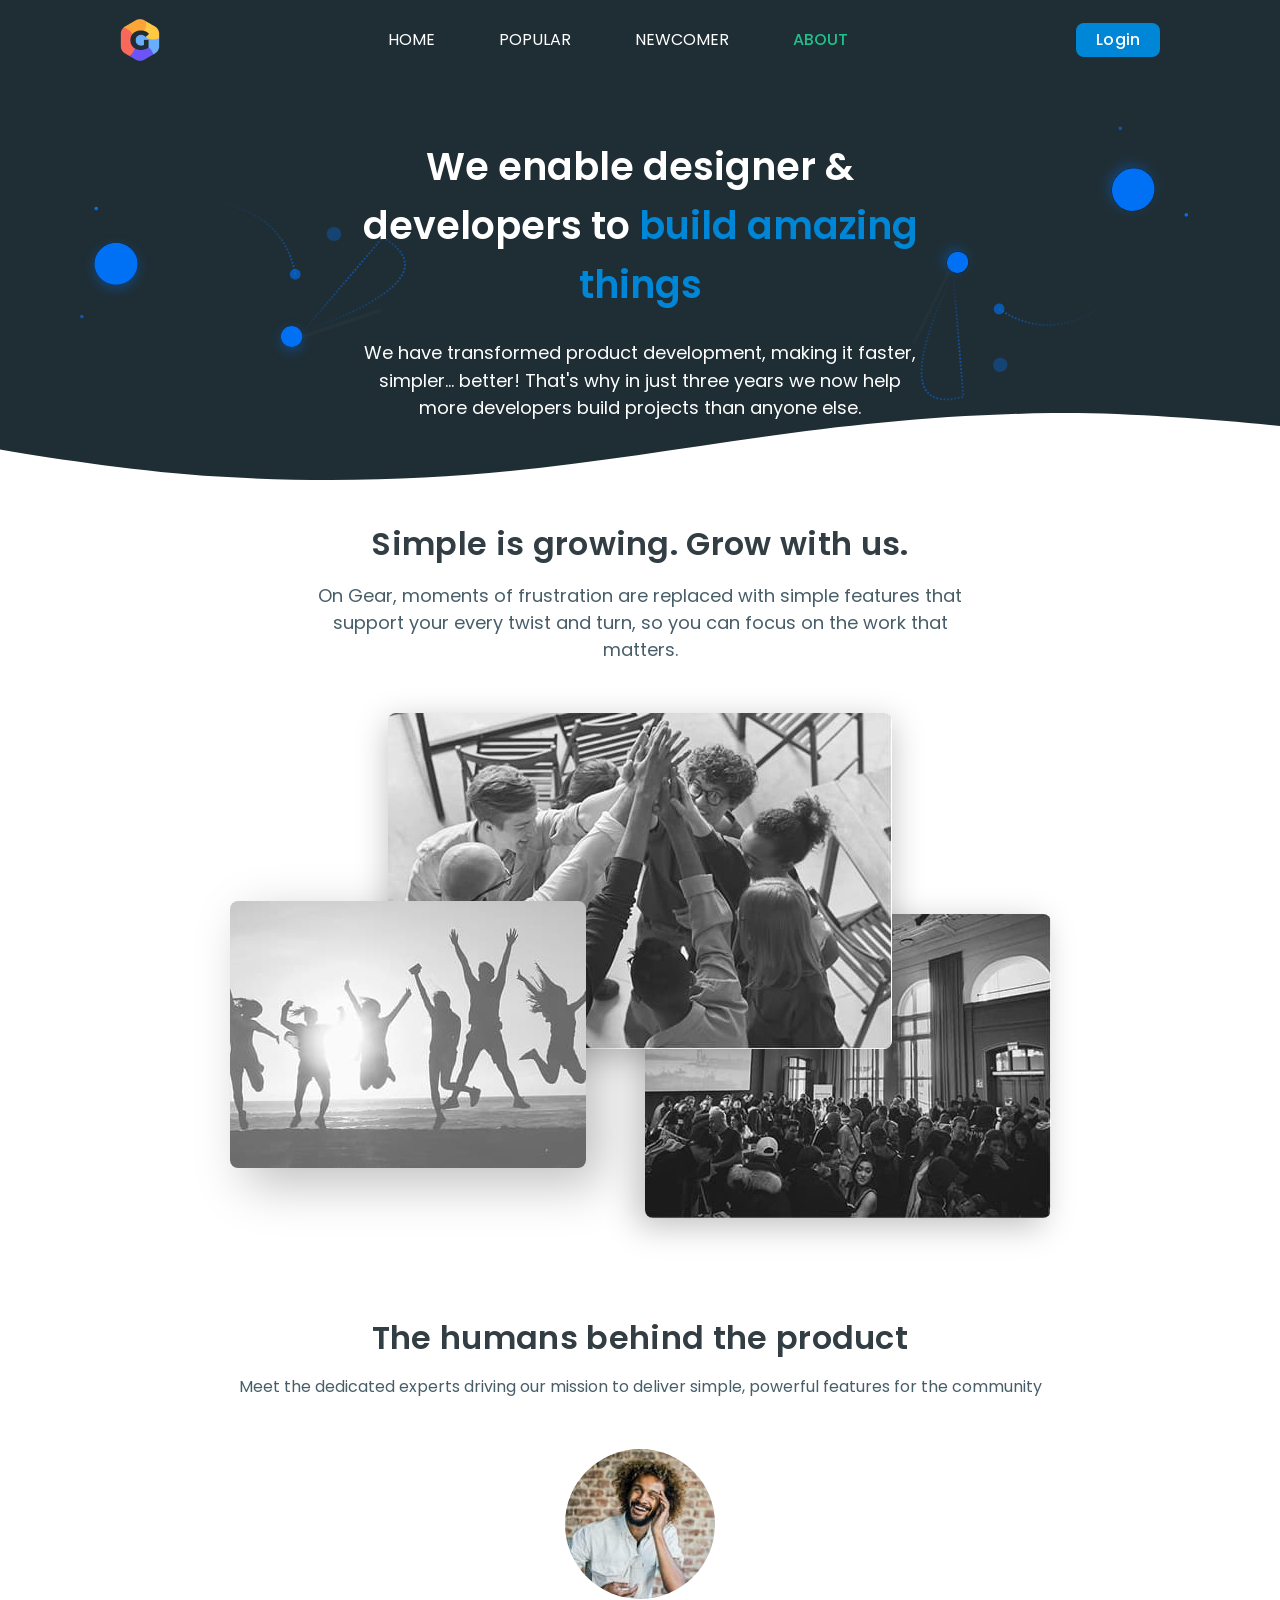
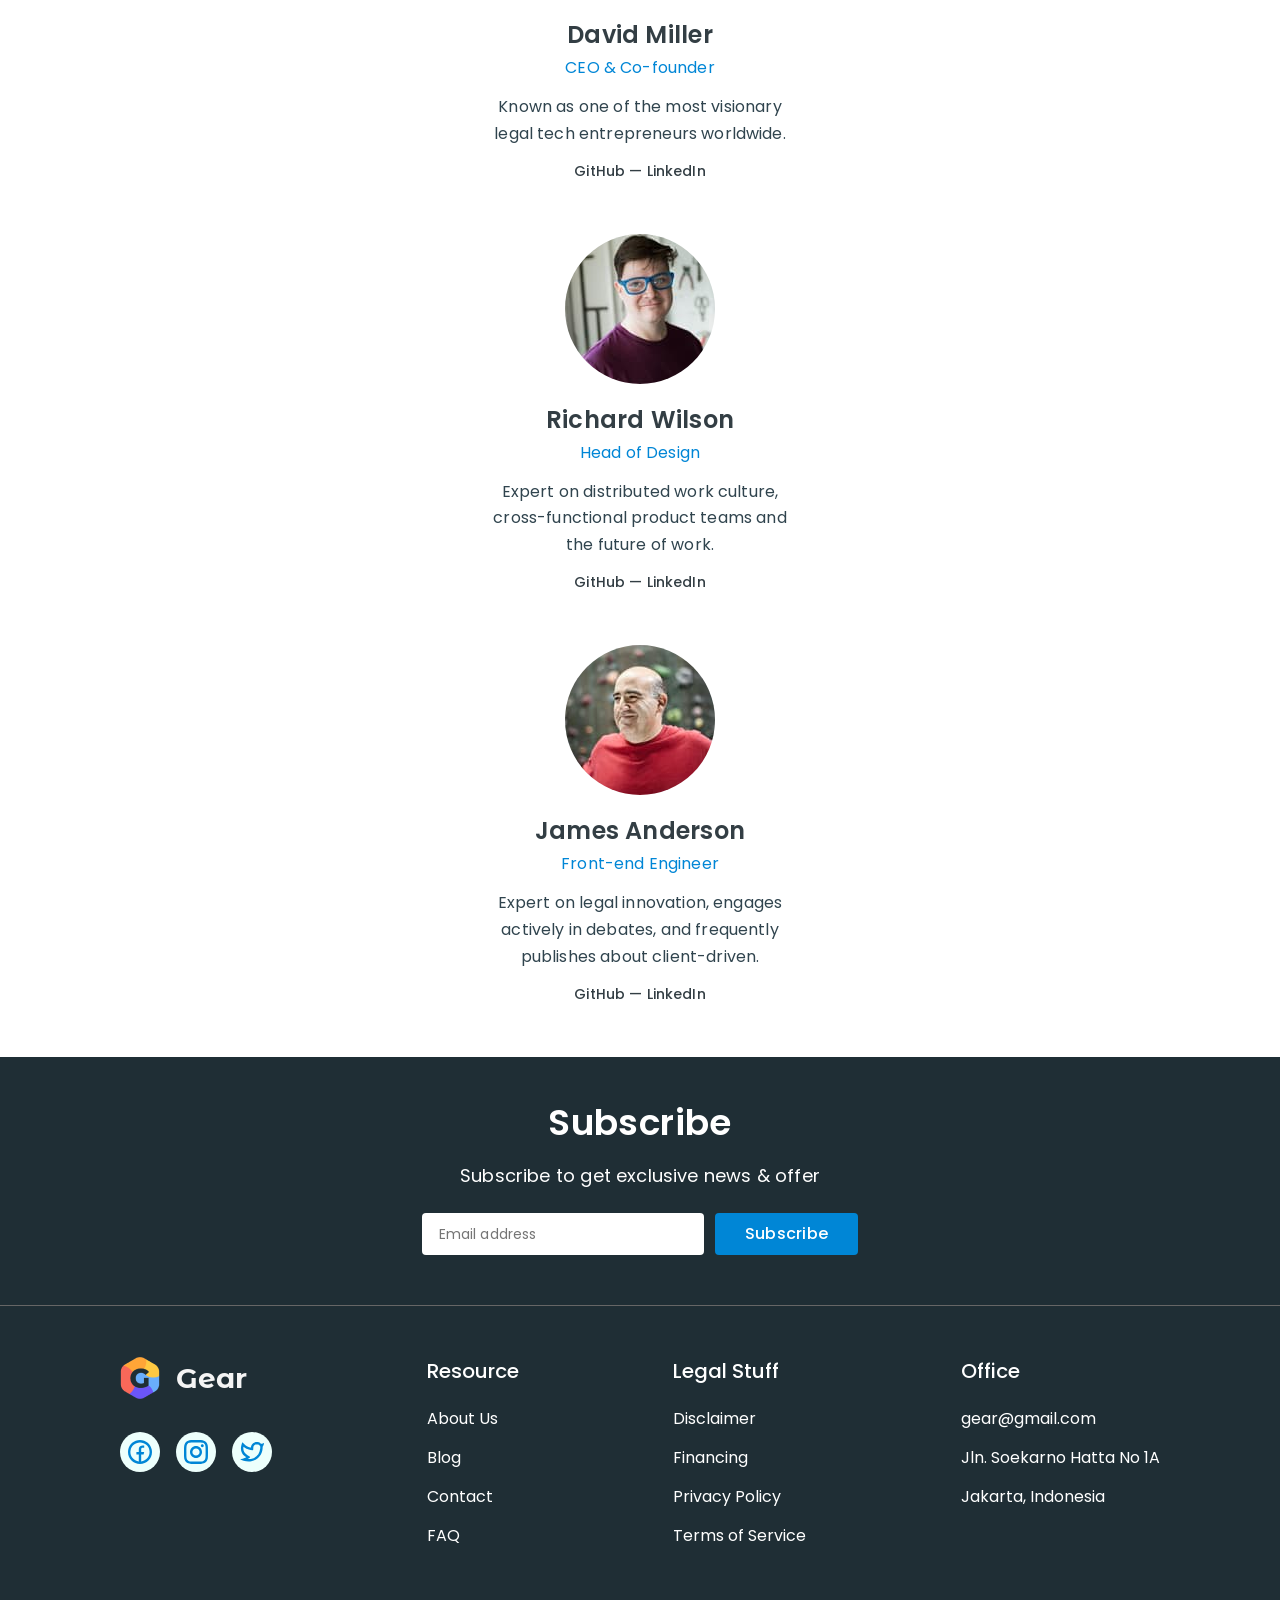
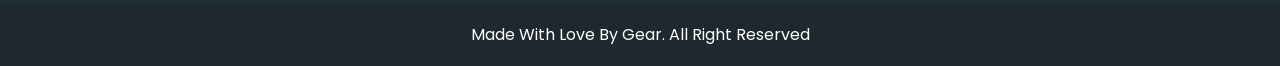
==== about.html @ 422a05dc "made changes" ====
<!DOCTYPE html>
<html lang="en">
  <head>
    <meta charset="UTF-8" />
    <meta name="viewport" content="width=device-width, initial-scale=1.0" />

    <!-- Modern-normalize -->
    <link
      rel="stylesheet"
      href="https://cdnjs.cloudflare.com/ajax/libs/modern-normalize/3.0.1/modern-normalize.min.css"
      integrity="sha512-q6WgHqiHlKyOqslT/lgBgodhd03Wp4BEqKeW6nNtlOY4quzyG3VoQKFrieaCeSnuVseNKRGpGeDU3qPmabCANg=="
      crossorigin="anonymous"
      referrerpolicy="no-referrer" />

    <!-- Fonts -->
    <link rel="preconnect" href="https://fonts.googleapis.com" />
    <link rel="preconnect" href="https://fonts.gstatic.com" crossorigin />
    <link
      href="https://fonts.googleapis.com/css2?family=Montserrat+Alternates:wght@700&family=Poppins:wght@400;500;600&family=Roboto:wght@400&display=swap"
      rel="stylesheet" />

    <!-- Favicon -->
    <link rel="icon" type="image/png" href="./images/logo.png" />

    <title>Build Amazing Things</title>

    <link rel="stylesheet" href="./css/main.css" />
  </head>
  <body>
    <!-- HEADER -->
    <header class="header">
      <div class="container header__container">
        <!-- logotype -->
        <a class="header__logo link" href="./">
          <img
            src="./images/logo.png"
            srcset="./images/logo@2x.png 2x"
            alt="Gear Tools logo"
            width="40" />
        </a>

        <!-- navigation -->
        <nav class="header__nav" aria-label="Main navigation">
          <ul class="header__list list">
            <li class="header__item">
              <a class="header__link link" href="./index.html">Home</a>
            </li>
            <li class="header__item">
              <a class="header__link link" href="./popular-tools.html">
                Popular
              </a>
            </li>
            <li class="header__item">
              <a class="header__link link" href="./newcomer-tools.html">
                Newcomer
              </a>
            </li>
            <li class="header__item">
              <a class="header__link link" href="./about.html">About</a>
            </li>
          </ul>
        </nav>

        <!-- login -->
        <a class="login-link header__login link" href="#">Login</a>

        <!-- burger menu -->
        <button
          class="header__burger js-open-menu"
          type="button"
          aria-label="Open main navigation">
          <svg
            class="header__burger-icon"
            width="25"
            height="21"
            aria-hidden="true">
            <use href="./images/sprite.svg#icon-burger"></use>
          </svg>
        </button>
      </div>
    </header>

    <!-- MAIN CONTENT -->
    <main>
      <!-- Hero section -->
      <section class="hero-about">
        <div class="container hero-about__container">
          <h1 class="hero-about__title">
            We enable designer & developers to
            <span class="hero-about__title-accent">build amazing things</span>
          </h1>

          <p class="hero-about__description">
            We have transformed product development, making it faster,
            simpler... better! That's why in just three years we now help more
            developers build projects than anyone else.
          </p>
        </div>
      </section>

      <!-- Team culture section -->
      <section class="section team-culture">
        <div class="container team-culture__container">
          <h2 class="title team-culture__title">
            Simple is growing. Grow with us.
          </h2>

          <p class="team-culture__description">
            On Gear, moments of frustration are replaced with simple features
            that support your every twist and turn, so you can focus on the work
            that matters.
          </p>

          <!-- list photos -->
          <ul class="team-culture__list list">
            <li class="team-culture__item">
              <img
                class="team-culture__photo"
                src="./images/about/team-culture/mobile-team-1.jpg"
                srcset="
                  ./images/about/team-culture/desktop-team-1.jpg     504w,
                  ./images/about/team-culture/desktop-team-1@2x.jpg 1008w,
                  ./images/about/team-culture/mobile-team-1.jpg      230w,
                  ./images/about/team-culture/mobile-team-1@2x.jpg   460w
                "
                sizes="(min-width: 768px) 504px, (min-width: 411px) 230px"
                alt="Team joining hands to celebrate success and unity" />
            </li>

            <li class="team-culture__item">
              <img
                class="team-culture__photo"
                src="./images/about/team-culture/mobile-team-2.jpg"
                srcset="
                  ./images/about/team-culture/desktop-team-2.jpg    356w,
                  ./images/about/team-culture/desktop-team-2@2x.jpg 712w,
                  ./images/about/team-culture/mobile-team-2.jpg     136w,
                  ./images/about/team-culture/mobile-team-2@2x.jpg  272w
                "
                sizes="(min-width: 768px) 356px, (min-width: 411px) 136px"
                alt="Team jumping on the beach by the sea at sunset" />
            </li>

            <li class="team-culture__item">
              <img
                class="team-culture__photo"
                src="./images/about/team-culture/mobile-team-3.jpg"
                srcset="
                  ./images/about/team-culture/desktop-team-3.jpg    406w,
                  ./images/about/team-culture/desktop-team-3@2x.jpg 812w,
                  ./images/about/team-culture/mobile-team-3.jpg     186w,
                  ./images/about/team-culture/mobile-team-3@2x.jpg  372w
                "
                sizes="(min-width: 768px) 406px, (min-width: 411px) 186px"
                alt="Crowd of people in a large room" />
            </li>
          </ul>
        </div>
      </section>

      <!-- Team members section -->
      <section class="section team-members">
        <div class="container team-members__container">
          <h2 class="title team-members__title">
            The humans behind the product
          </h2>

          <p class="team-members__description">
            Meet the dedicated experts driving our mission to deliver simple,
            powerful features for the community
          </p>

          <!-- team list -->
          <ul class="team-members__list list">
            <!-- David Miller -->
            <li class="team-members__item">
              <img
                class="team-members__avatar"
                src="./images/about/team-members/david-miller.jpg"
                srcset="./images/about/team-members/david-miller@2x.jpg 2x"
                width="150"
                alt="David Miller avatar"
                loading="lazy" />

              <p class="team-members__name">David Miller</p>
              <p class="team-members__role">CEO & Co-founder</p>
              <p class="team-members__text">
                Known as one of the most visionary legal tech entrepreneurs
                worldwide.
              </p>

              <span class="team-members__links">
                <a
                  class="team-members__link link"
                  href="https://github.com/"
                  target="_blank"
                  rel="noopener noreferrer">
                  GitHub
                </a>
                —
                <a
                  class="team-members__link link"
                  href="https://linkedin.com/"
                  target="_blank"
                  rel="noopener noreferrer">
                  LinkedIn
                </a>
              </span>
            </li>

            <!-- Richard Wilson -->
            <li class="team-members__item">
              <img
                class="team-members__avatar"
                src="./images/about/team-members/richard-wilson.jpg"
                srcset="./images/about/team-members/richard-wilson@2x.jpg 2x"
                width="150"
                alt="Richard Wilson avatar"
                loading="lazy" />

              <p class="team-members__name">Richard Wilson</p>
              <p class="team-members__role">Head of Design</p>
              <p class="team-members__text">
                Expert on distributed work culture, cross-functional product
                teams and the future of work.
              </p>

              <span class="team-members__links">
                <a
                  class="team-members__link link"
                  href="https://github.com/"
                  target="_blank"
                  rel="noopener noreferrer">
                  GitHub
                </a>
                —
                <a
                  class="team-members__link link"
                  href="https://linkedin.com/"
                  target="_blank"
                  rel="noopener noreferrer">
                  LinkedIn
                </a>
              </span>
            </li>

            <!-- James Anderson -->
            <li class="team-members__item team-members__item--extra">
              <img
                class="team-members__avatar"
                src="./images/about/team-members/james-anderson.jpg"
                srcset="./images/about/team-members/james-anderson@2x.jpg 2x"
                width="150"
                alt="James Anderson avatar"
                loading="lazy" />

              <p class="team-members__name">James Anderson</p>
              <p class="team-members__role">Front-end Engineer</p>
              <p class="team-members__text">
                Expert on legal innovation, engages actively in debates, and
                frequently publishes about client-driven.
              </p>

              <span class="team-members__links">
                <a
                  class="team-members__link link"
                  href="https://github.com/"
                  target="_blank"
                  rel="noopener noreferrer">
                  GitHub
                </a>
                —
                <a
                  class="team-members__link link"
                  href="https://linkedin.com/"
                  target="_blank"
                  rel="noopener noreferrer">
                  LinkedIn
                </a>
              </span>
            </li>
          </ul>
        </div>
      </section>
    </main>

    <!-- FOOTER -->
    <footer class="footer">
      <!-- Top footer -->
      <div class="container footer__top">
        <h2 class="title footer__title">Subscribe</h2>

        <p class="footer__description">
          Subscribe to get exclusive news & offer
        </p>

        <!-- subscribe -->
        <form class="footer__form">
          <label class="footer__label">
            <input
              class="footer__input"
              type="email"
              name="email"
              placeholder="Email address"
              autocomplete="off"
              maxlength="30"
              required />
          </label>

          <button class="footer__form-btn" type="submit">Subscribe</button>
        </form>
      </div>

      <div class="line" aria-hidden="true"></div>

      <!-- Middle footer -->
      <div class="container footer__middle">
        <!-- logo / social -->
        <div class="footer__brand">
          <!-- logotype -->
          <a class="footer__logo link" href="./">
            <img
              src="./images/logo.png"
              srcset="./images/logo@2x.png 2x"
              alt="Gear Tools logo"
              width="40"
              loading="lazy" />
            Gear
          </a>

          <!-- social list -->
          <ul class="footer__social-list list">
            <!-- facebook -->
            <li class="footer__social-item">
              <a
                class="footer-social-link link"
                href="https://www.facebook.com/"
                target="_blank"
                rel="noopener noreferrer">
                <svg
                  class="footer-social-icon"
                  width="24"
                  height="24"
                  aria-label="Facebook icon">
                  <use href="./images/sprite.svg#icon-facebook"></use>
                </svg>
              </a>
            </li>
            <!-- instagram -->
            <li class="footer__social-item">
              <a
                class="footer-social-link link"
                href="https://www.instagram.com/"
                target="_blank"
                rel="noopener noreferrer">
                <svg
                  class="footer-social-icon"
                  width="24"
                  height="24"
                  aria-label="Instagram icon">
                  <use href="./images/sprite.svg#icon-instagram"></use>
                </svg>
              </a>
            </li>
            <!-- twitter -->
            <li class="footer__social-item">
              <a
                class="footer-social-link link"
                href="https://x.com/"
                target="_blank"
                rel="noopener noreferrer">
                <svg
                  class="footer-social-icon"
                  width="24"
                  height="20"
                  aria-label="Twitter icon">
                  <use href="./images/sprite.svg#icon-twitter"></use>
                </svg>
              </a>
            </li>
          </ul>
        </div>

        <!-- resources -->
        <div class="footer__resources">
          <h3 class="subtitle footer__subtitle">Resource</h3>

          <!-- list link -->
          <ul class="footer__resources-list list">
            <li class="footer__resources-item">
              <a class="footer__resources-link link" href="#">About Us</a>
            </li>
            <li class="footer__resources-item">
              <a class="footer__resources-link link" href="#">Blog</a>
            </li>
            <li class="footer__resources-item">
              <a class="footer__resources-link link" href="#">Contact</a>
            </li>
            <li class="footer__resources-item">
              <a class="footer__resources-link link" href="#">FAQ</a>
            </li>
          </ul>
        </div>

        <!-- legal -->
        <div class="footer__legal">
          <h3 class="subtitle footer__subtitle">Legal Stuff</h3>

          <!-- list link -->
          <ul class="footer__legal-list list">
            <li class="footer__legal-item">
              <a class="footer__legal-link link" href="#">Disclaimer</a>
            </li>
            <li class="footer__legal-item">
              <a class="footer__legal-link link" href="#">Financing</a>
            </li>
            <li class="footer__legal-item">
              <a class="footer__legal-link link" href="#">Privacy Policy</a>
            </li>
            <li class="footer__legal-item">
              <a class="footer__legal-link link" href="#">Terms of Service</a>
            </li>
          </ul>
        </div>

        <!-- office -->
        <div class="footer__office">
          <h3 class="subtitle footer__subtitle">Office</h3>

          <address class="footer__address">
            <a class="footer__address-link link" href="mailto:gear@gmail.com">
              gear@gmail.com
            </a>
            <p class="footer__address-text">Jln. Soekarno Hatta No 1A</p>
            <p class="footer__address-text">Jakarta, Indonesia</p>
          </address>
        </div>
      </div>

      <!-- Bottom footer -->
      <div class="footer__bottom">
        <p class="footer__copyright">
          Made with love by Gear. All right reserved
        </p>
      </div>
    </footer>

    <!-- MOBILE MENU -->
    <div class="menu js-menu-container" id="mobile-menu">
      <div class="container menu__container">
        <!-- header menu -->
        <div class="menu__header">
          <!-- logotype -->
          <a class="menu__logo link" href="./index.html">
            <img
              src="./images/logo.png"
              srcset="./images/logo@2x.png 2x"
              alt="Gear Tools logo"
              width="40" />
          </a>

          <!-- close button -->
          <button
            class="menu__close js-close-menu"
            type="button"
            aria-label="Close main navigation">
            <svg
              class="menu__close-icon"
              width="20"
              height="20"
              aria-hidden="false">
              <use href="./images/sprite.svg#icon-close"></use>
            </svg>
          </button>
        </div>

        <!-- main content -->
        <div class="menu__main">
          <!-- navigation -->
          <nav class="menu__nav" aria-label="Main navigation">
            <ul class="menu__list list">
              <li class="menu__item">
                <a class="menu__link link" href="./index.html">Home</a>
              </li>
              <li class="menu__item">
                <a class="menu__link link" href="./popular-tools.html">
                  Popular
                </a>
              </li>
              <li class="menu__item">
                <a class="menu__link link" href="./newcomer-tools.html">
                  Newcomer
                </a>
              </li>
              <li class="menu__item">
                <a class="menu__link link" href="./about.html">About</a>
              </li>
            </ul>
          </nav>
          <!-- login -->
          <a class="login-link menu__login link" href="#">Login</a>
        </div>
      </div>
    </div>

    <script src="./js/mobile-menu.js"></script>
    <script src="./js/current-page.js"></script>
    <script src="./js/scroll-page.js"></script>
  </body>
</html>
---- css/main.css ----
/* ======= base ======= */
@import './base/variables.css';
@import './base/global.css';
@import './base/container.css';
@import './base/section.css';
@import './base/visually-hidden.css';

/* ======= layout ======= */
@import './layout/header.css';
@import './layout/hero.css';
@import './layout/tools-stats.css';
@import './layout/popular-tools.css';
@import './layout/newcomer-tools.css';
@import './layout/trusted-brands.css';
@import './layout/testimonials.css';
@import './layout/footer.css';
@import './layout/mobile-menu.css';

/* ======= components ======= */
@import './components/links.css';
@import './components/current-page.css';
@import './components/gray-circle.css';
@import './components/tag.css';
@import './components/plan.css';
@import './components/pagination.css';

/* ======= pages ======= */
@import './pages/popular-page/hero.css';
@import './pages/newcomer-page/hero.css';
@import './pages/about-page/hero.css';
@import './pages/about-page/team-culture.css';
@import './pages/about-page/team-members.css';
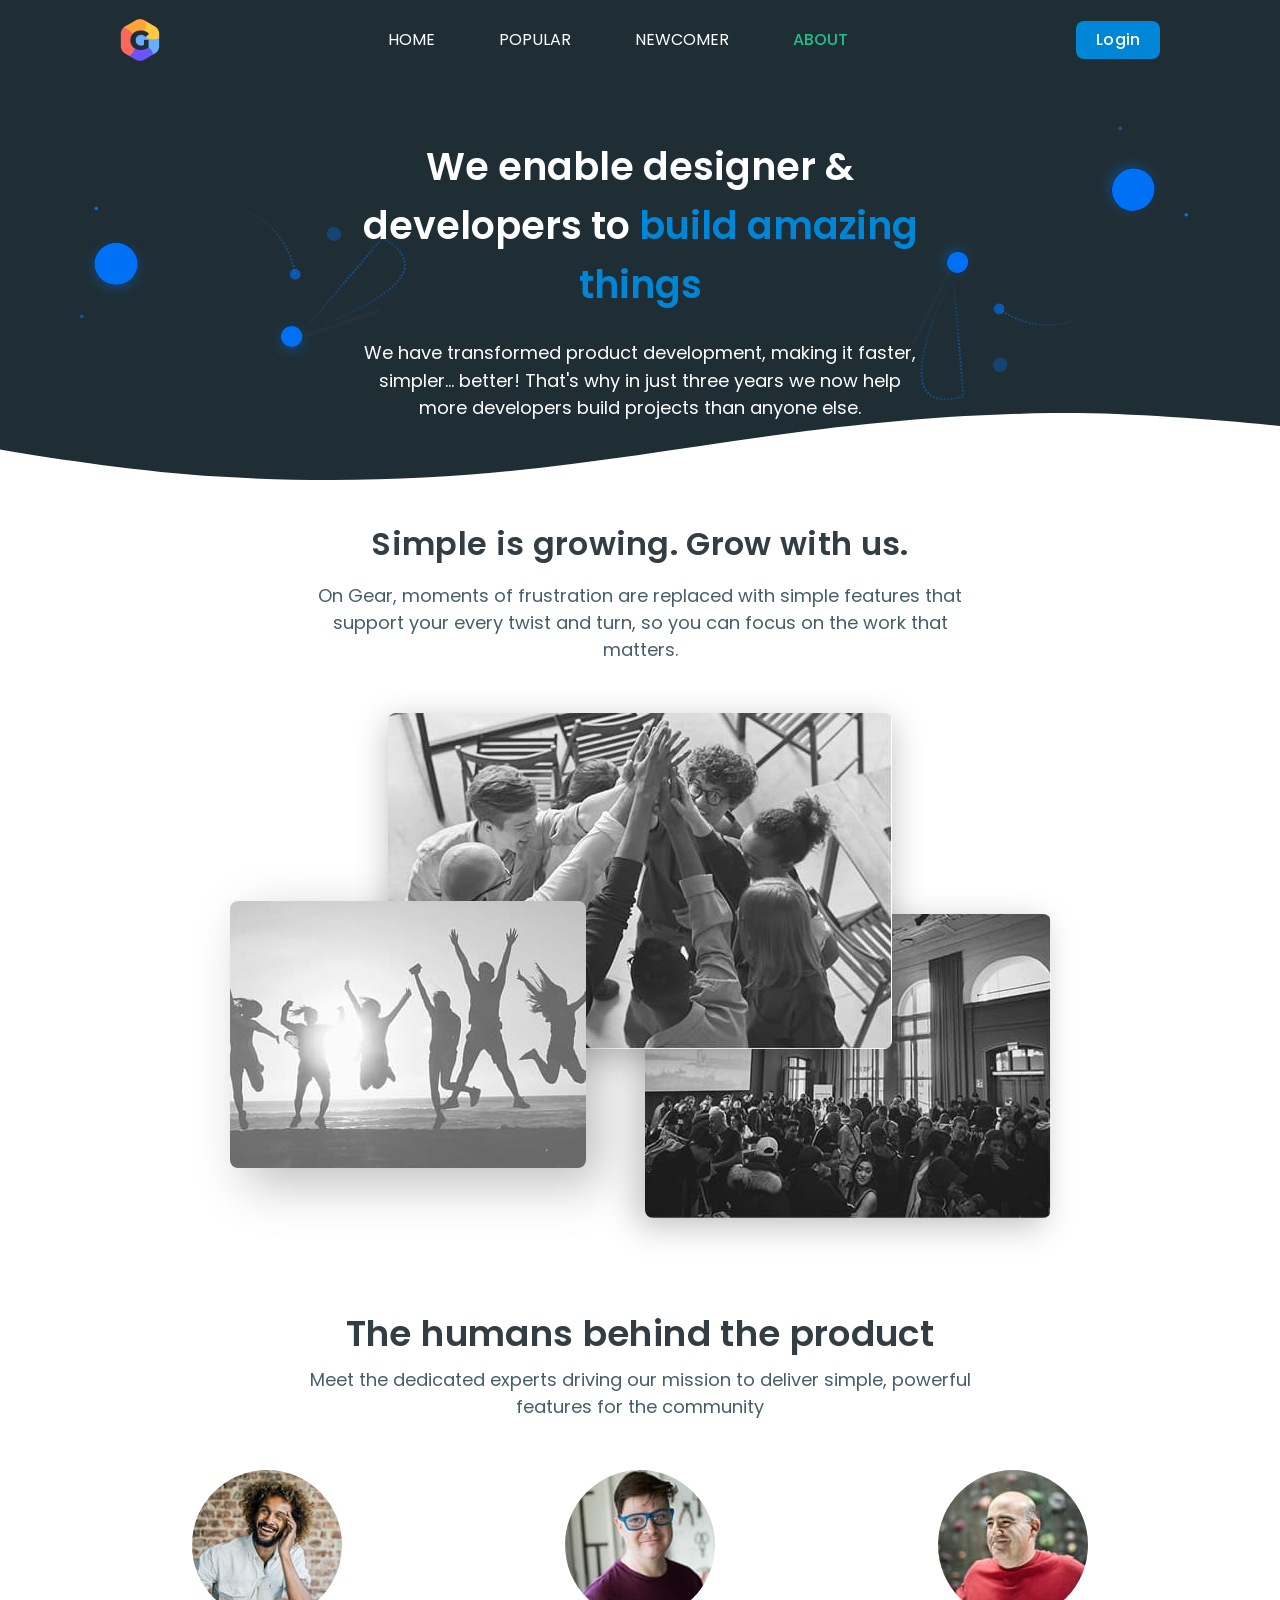
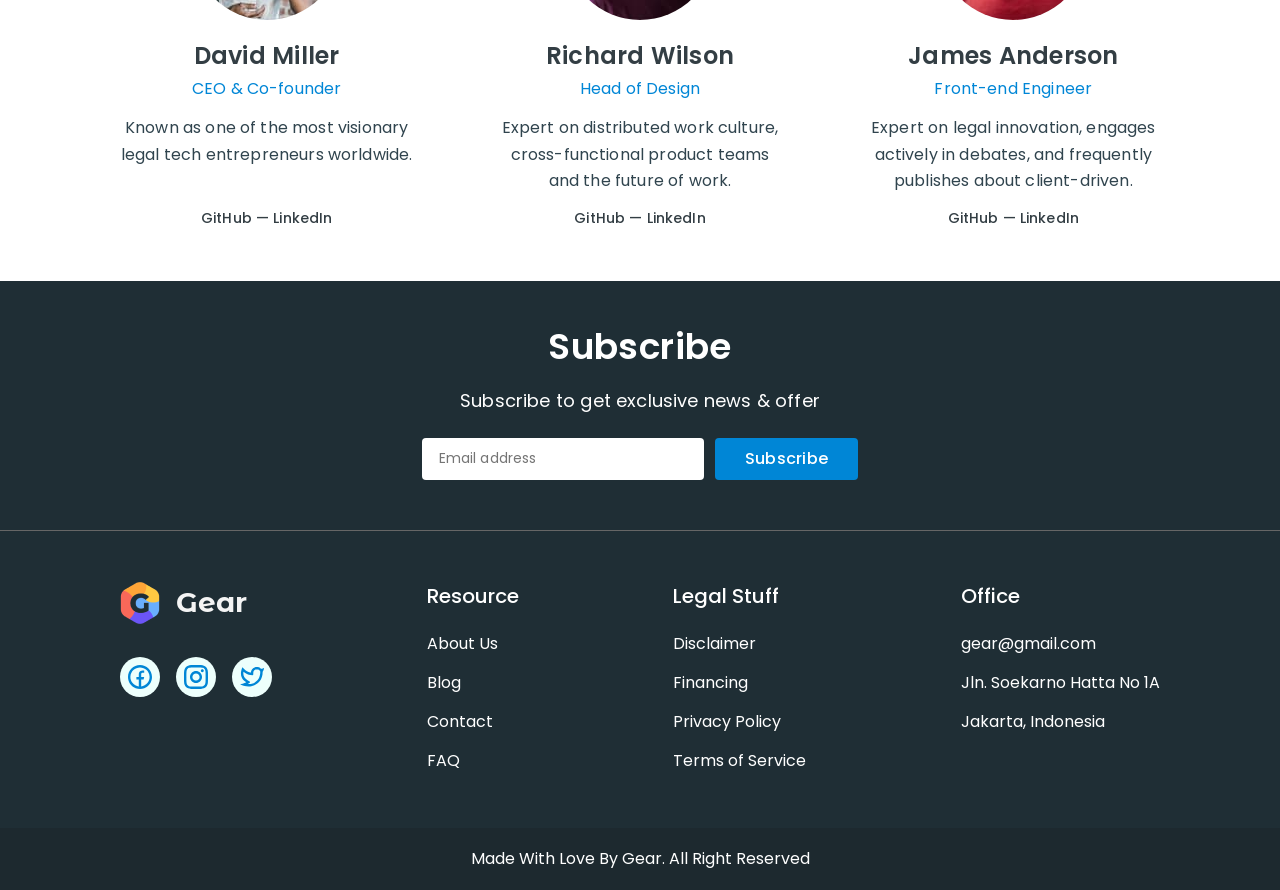
==== commit 5d871d50: "add Back to top button" ====
--- a/about.html
+++ b/about.html
@@ -503,8 +503,16 @@
       </div>
     </div>
 
-    <script src="./js/mobile-menu.js"></script>
-    <script src="./js/current-page.js"></script>
-    <script src="./js/scroll-page.js"></script>
+    <!-- Back to top button -->
+    <button class="back-to-top" aria-label="Back to top" type="button">
+      <svg class="back-to-top__icon" width="48" height="48" aria-hidden="true">
+        <use href="./images/sprite.svg#icon-up-arrow-btn"></use>
+      </svg>
+    </button>
+
+    <script src="./js/mobile-menu.js" defer></script>
+    <script src="./js/current-page.js" defer></script>
+    <script src="./js/scroll-page.js" defer></script>
+    <script src="./js/back-to-top.js" defer></script>
   </body>
 </html>
--- a/css/main.css
+++ b/css/main.css
@@ -23,6 +23,7 @@
 @import './components/tag.css';
 @import './components/plan.css';
 @import './components/pagination.css';
+@import './components/back-to-top.css';
 
 /* ======= pages ======= */
 @import './pages/popular-page/hero.css';
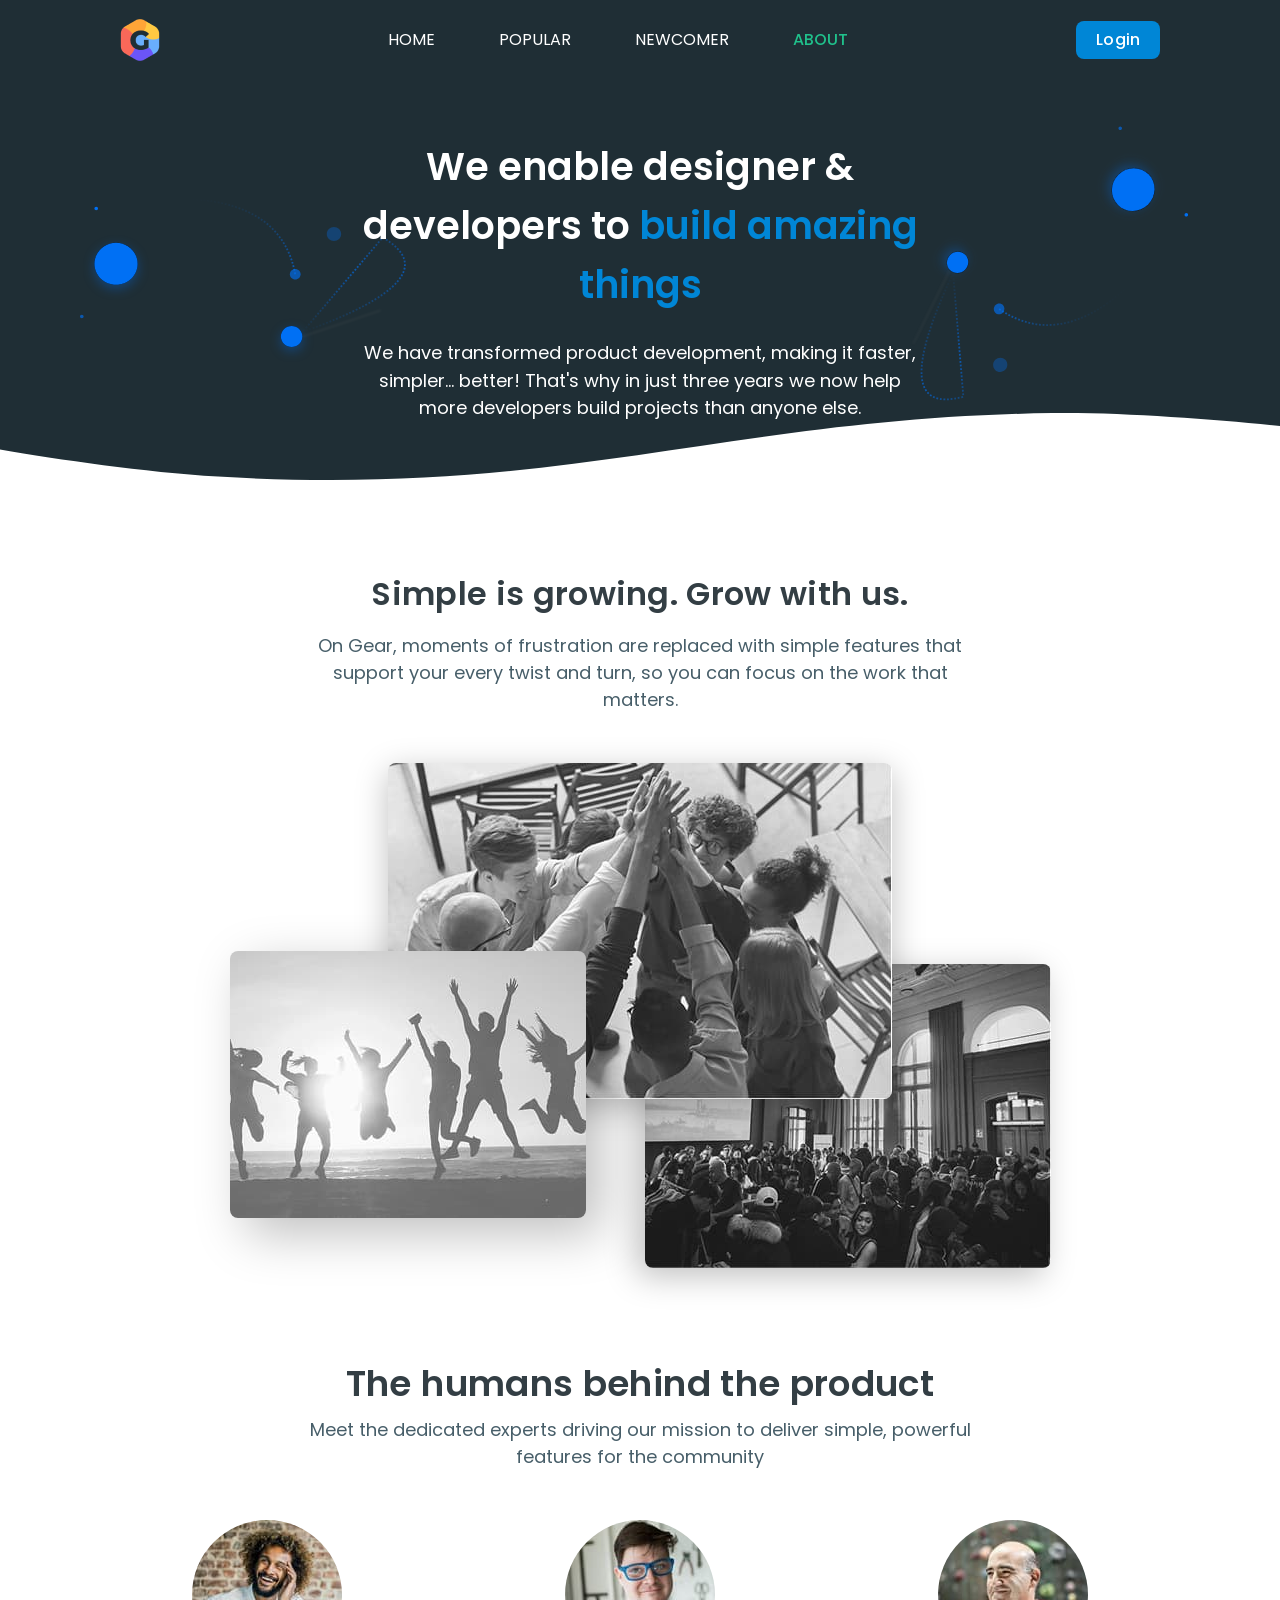
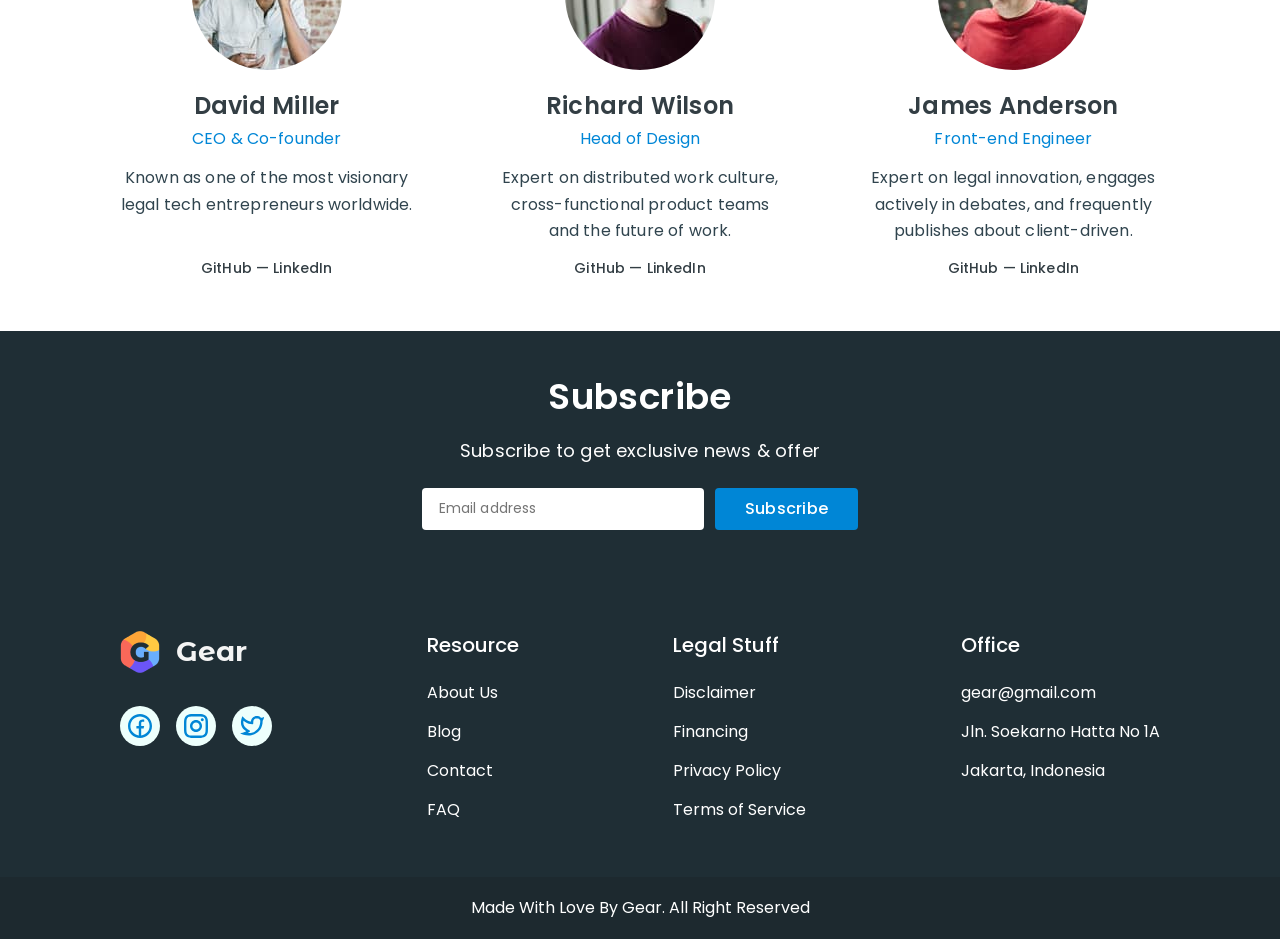
==== commit d6384946: "made changes" ====
--- a/about.html
+++ b/about.html
@@ -3,6 +3,16 @@
   <head>
     <meta charset="UTF-8" />
     <meta name="viewport" content="width=device-width, initial-scale=1.0" />
+
+    <!-- Short description -->
+    <meta
+      name="description"
+      content="About Gear: our mission, team culture, and the people behind the product." />
+
+    <!-- Page address -->
+    <link
+      rel="canonical"
+      href="https://aleksandr-reznichenko.github.io/gear-tools/about.html" />
 
     <!-- Modern-normalize -->
     <link
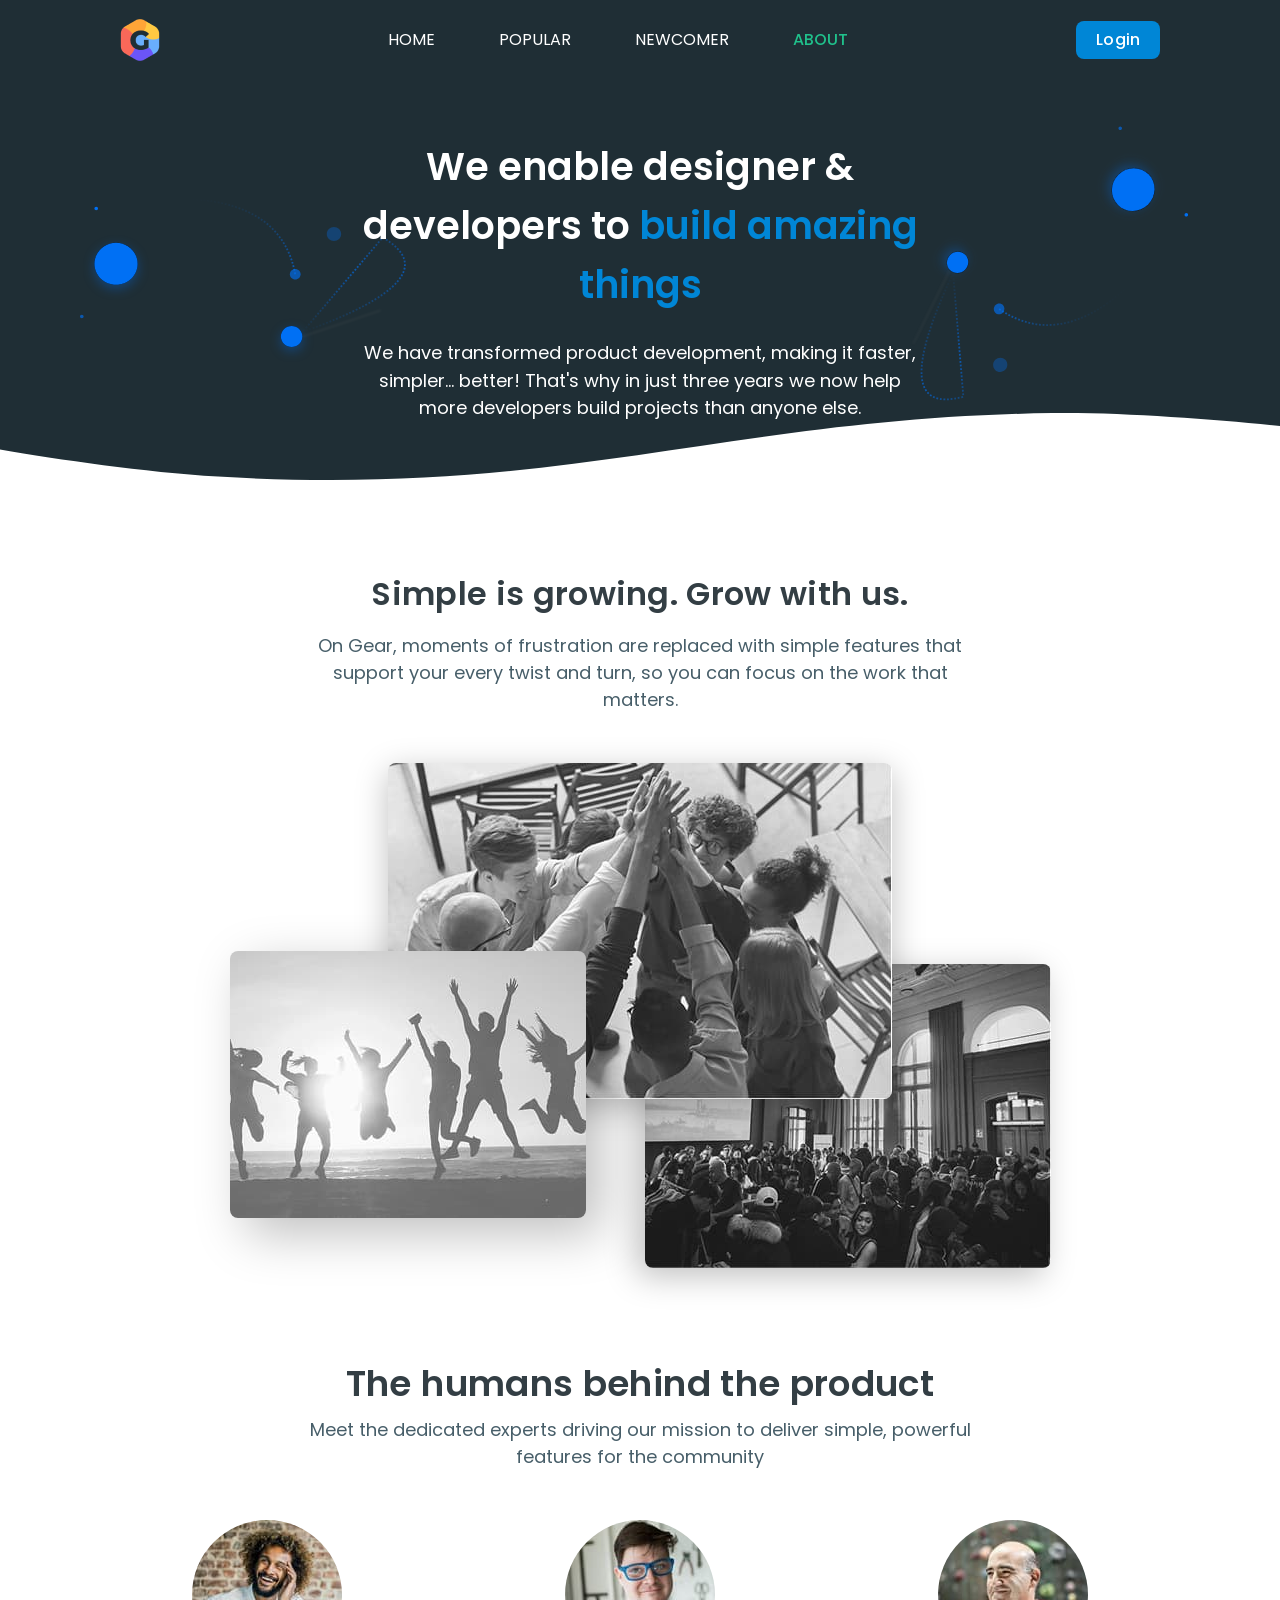
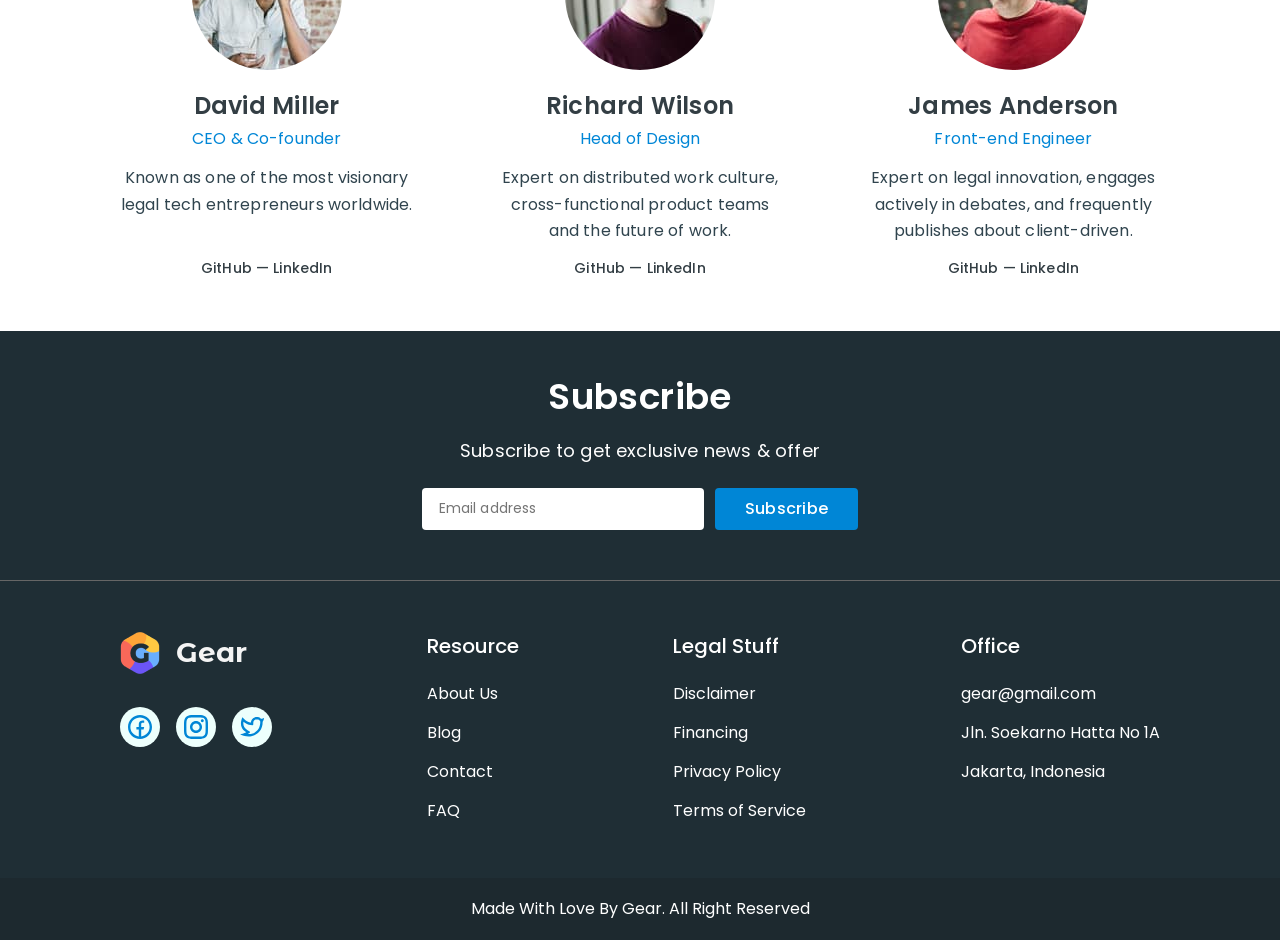
==== commit 4c0ea882: "made changes" ====
--- a/about.html
+++ b/about.html
@@ -321,7 +321,7 @@
         </form>
       </div>
 
-      <div class="line" aria-hidden="true"></div>
+      <div class="footer__divider" aria-hidden="true"></div>
 
       <!-- Middle footer -->
       <div class="container footer__middle">
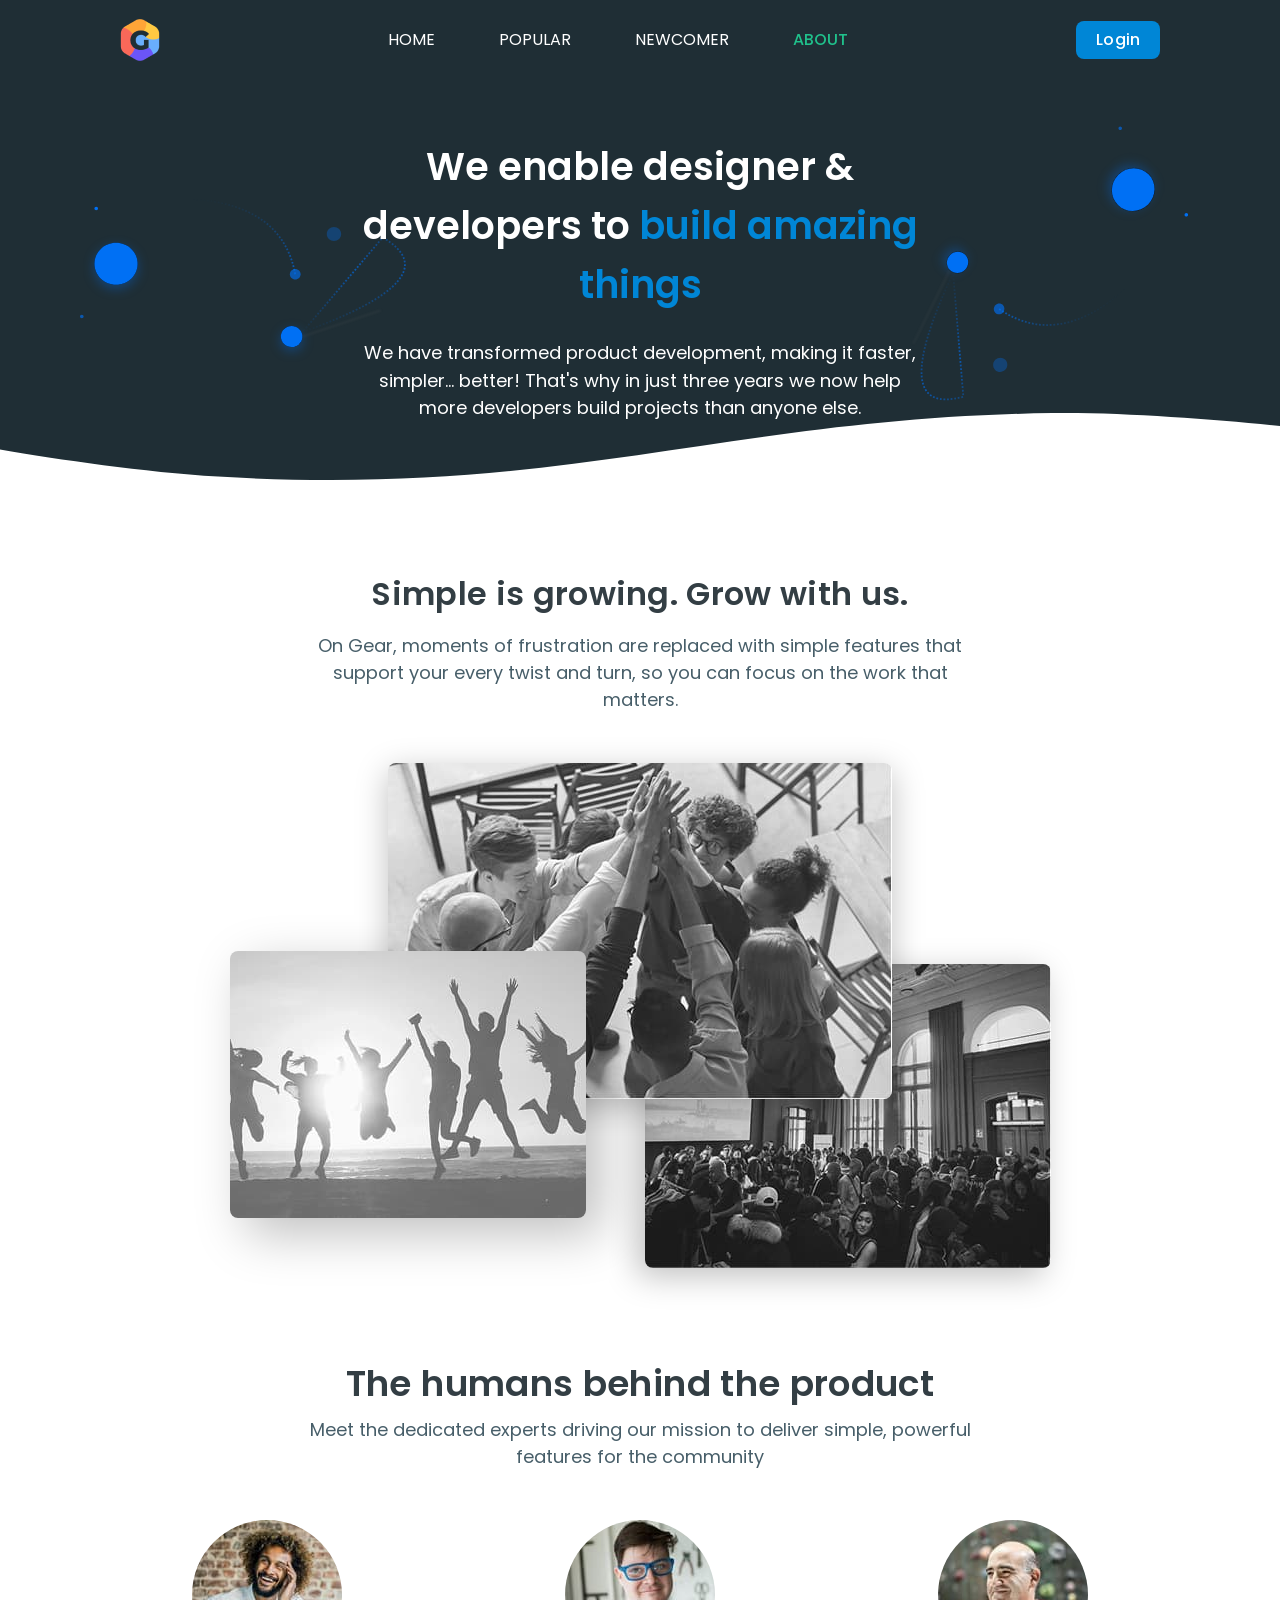
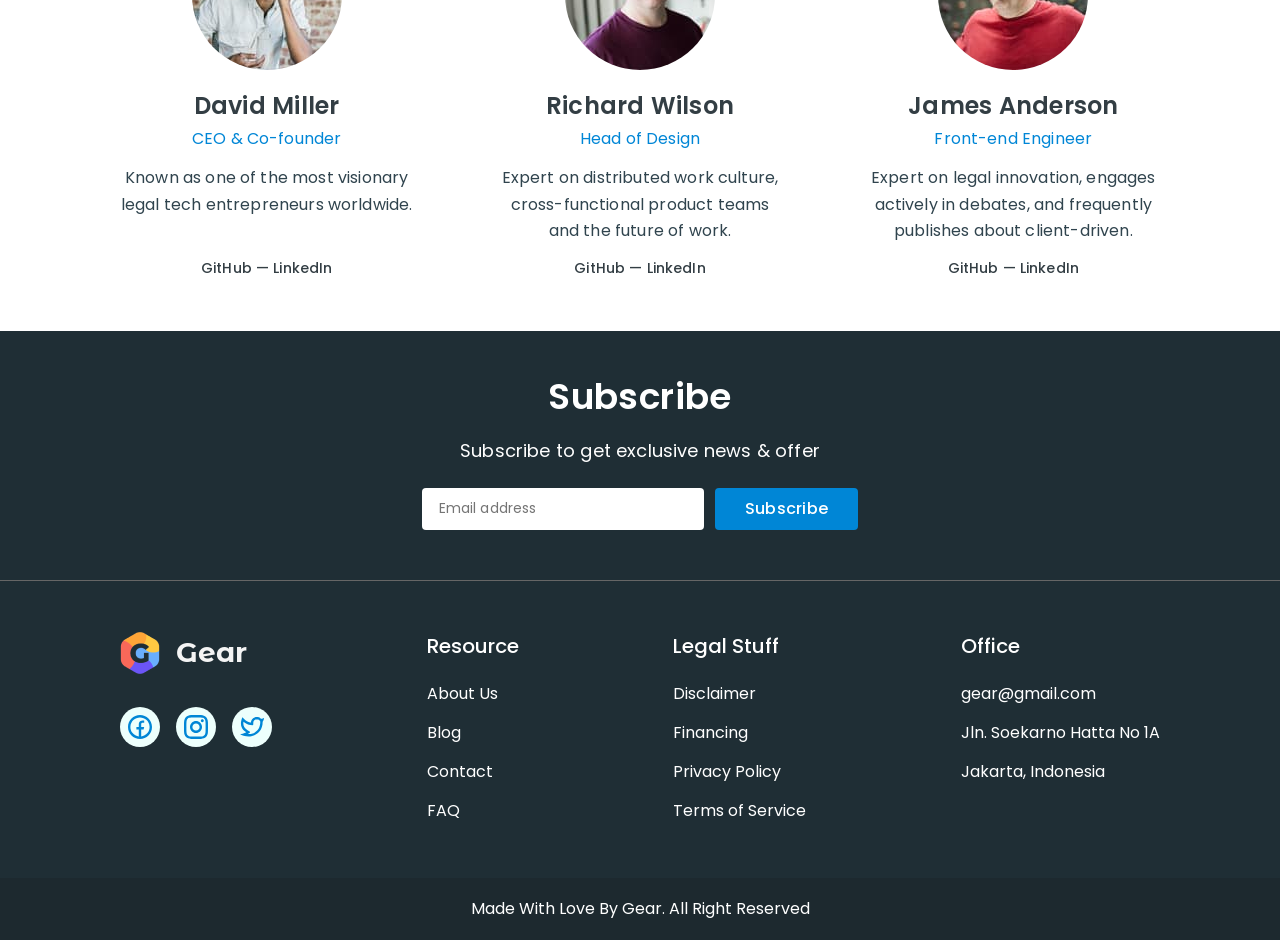
==== commit 6cdda491: "add AOS animation" ====
--- a/about.html
+++ b/about.html
@@ -30,11 +30,24 @@
       rel="stylesheet" />
 
     <!-- Favicon -->
-    <link rel="icon" type="image/png" href="./images/logo.png" />
+    <link
+      rel="icon"
+      type="image/png"
+      sizes="32x32"
+      href="./images/favicon/favicon-32.png" />
+    <link
+      rel="icon"
+      type="image/png"
+      sizes="16x16"
+      href="./images/favicon/favicon-16.png" />
 
     <title>Build Amazing Things</title>
 
+    <!-- Custom Style -->
     <link rel="stylesheet" href="./css/main.css" />
+
+    <!-- AOS animate -->
+    <link href="https://unpkg.com/aos@2.3.1/dist/aos.css" rel="stylesheet" />
   </head>
   <body>
     <!-- HEADER -->
@@ -94,7 +107,10 @@
     <main>
       <!-- Hero section -->
       <section class="hero-about">
-        <div class="container hero-about__container">
+        <div
+          class="container hero-about__container"
+          data-aos="fade-zoom-in"
+          data-aos-duration="2000">
           <h1 class="hero-about__title">
             We enable designer & developers to
             <span class="hero-about__title-accent">build amazing things</span>
@@ -111,18 +127,29 @@
       <!-- Team culture section -->
       <section class="section team-culture">
         <div class="container team-culture__container">
-          <h2 class="title team-culture__title">
+          <h2
+            class="title team-culture__title"
+            data-aos="zoom-in"
+            data-aos-duration="2000"
+            data-aos-delay="200">
             Simple is growing. Grow with us.
           </h2>
 
-          <p class="team-culture__description">
+          <p
+            class="team-culture__description"
+            data-aos="zoom-in"
+            data-aos-duration="2000"
+            data-aos-delay="300">
             On Gear, moments of frustration are replaced with simple features
             that support your every twist and turn, so you can focus on the work
             that matters.
           </p>
 
           <!-- list photos -->
-          <ul class="team-culture__list list">
+          <ul
+            class="team-culture__list list"
+            data-aos="zoom-in"
+            data-aos-duration="2000">
             <li class="team-culture__item">
               <img
                 class="team-culture__photo"
@@ -183,7 +210,10 @@
           <!-- team list -->
           <ul class="team-members__list list">
             <!-- David Miller -->
-            <li class="team-members__item">
+            <li
+              class="team-members__item"
+              data-aos="fade-right"
+              data-aos-duration="2000">
               <img
                 class="team-members__avatar"
                 src="./images/about/team-members/david-miller.jpg"
@@ -219,7 +249,10 @@
             </li>
 
             <!-- Richard Wilson -->
-            <li class="team-members__item">
+            <li
+              class="team-members__item"
+              data-aos="fade-up"
+              data-aos-duration="2000">
               <img
                 class="team-members__avatar"
                 src="./images/about/team-members/richard-wilson.jpg"
@@ -255,7 +288,10 @@
             </li>
 
             <!-- James Anderson -->
-            <li class="team-members__item team-members__item--extra">
+            <li
+              class="team-members__item team-members__item--extra"
+              data-aos="fade-left"
+              data-aos-duration="2000">
               <img
                 class="team-members__avatar"
                 src="./images/about/team-members/james-anderson.jpg"
@@ -524,5 +560,14 @@
     <script src="./js/current-page.js" defer></script>
     <script src="./js/scroll-page.js" defer></script>
     <script src="./js/back-to-top.js" defer></script>
+
+    <!-- AOS animate -->
+    <script src="https://unpkg.com/aos@2.3.1/dist/aos.js"></script>
+    <script>
+      AOS.init({
+        // disabled on mobile and tablet
+        disable: () => window.innerWidth < 1200,
+      });
+    </script>
   </body>
 </html>
